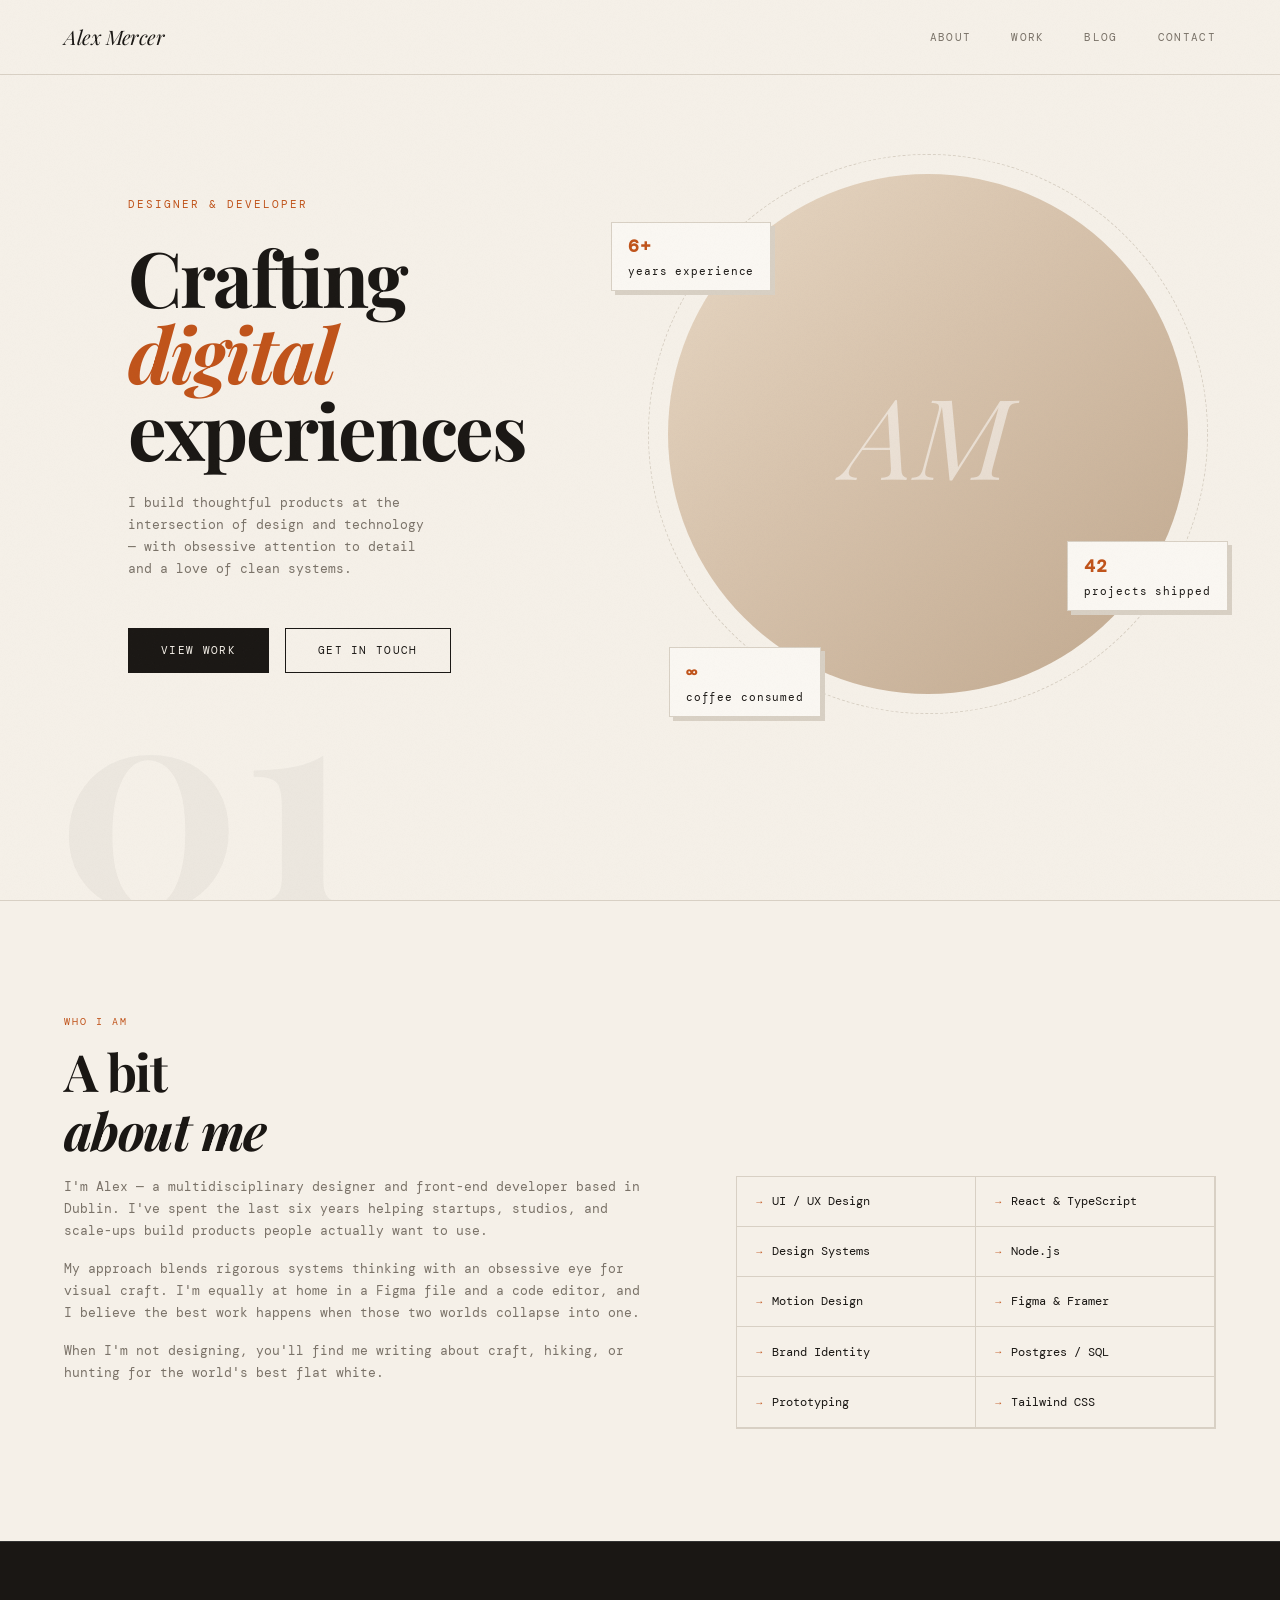
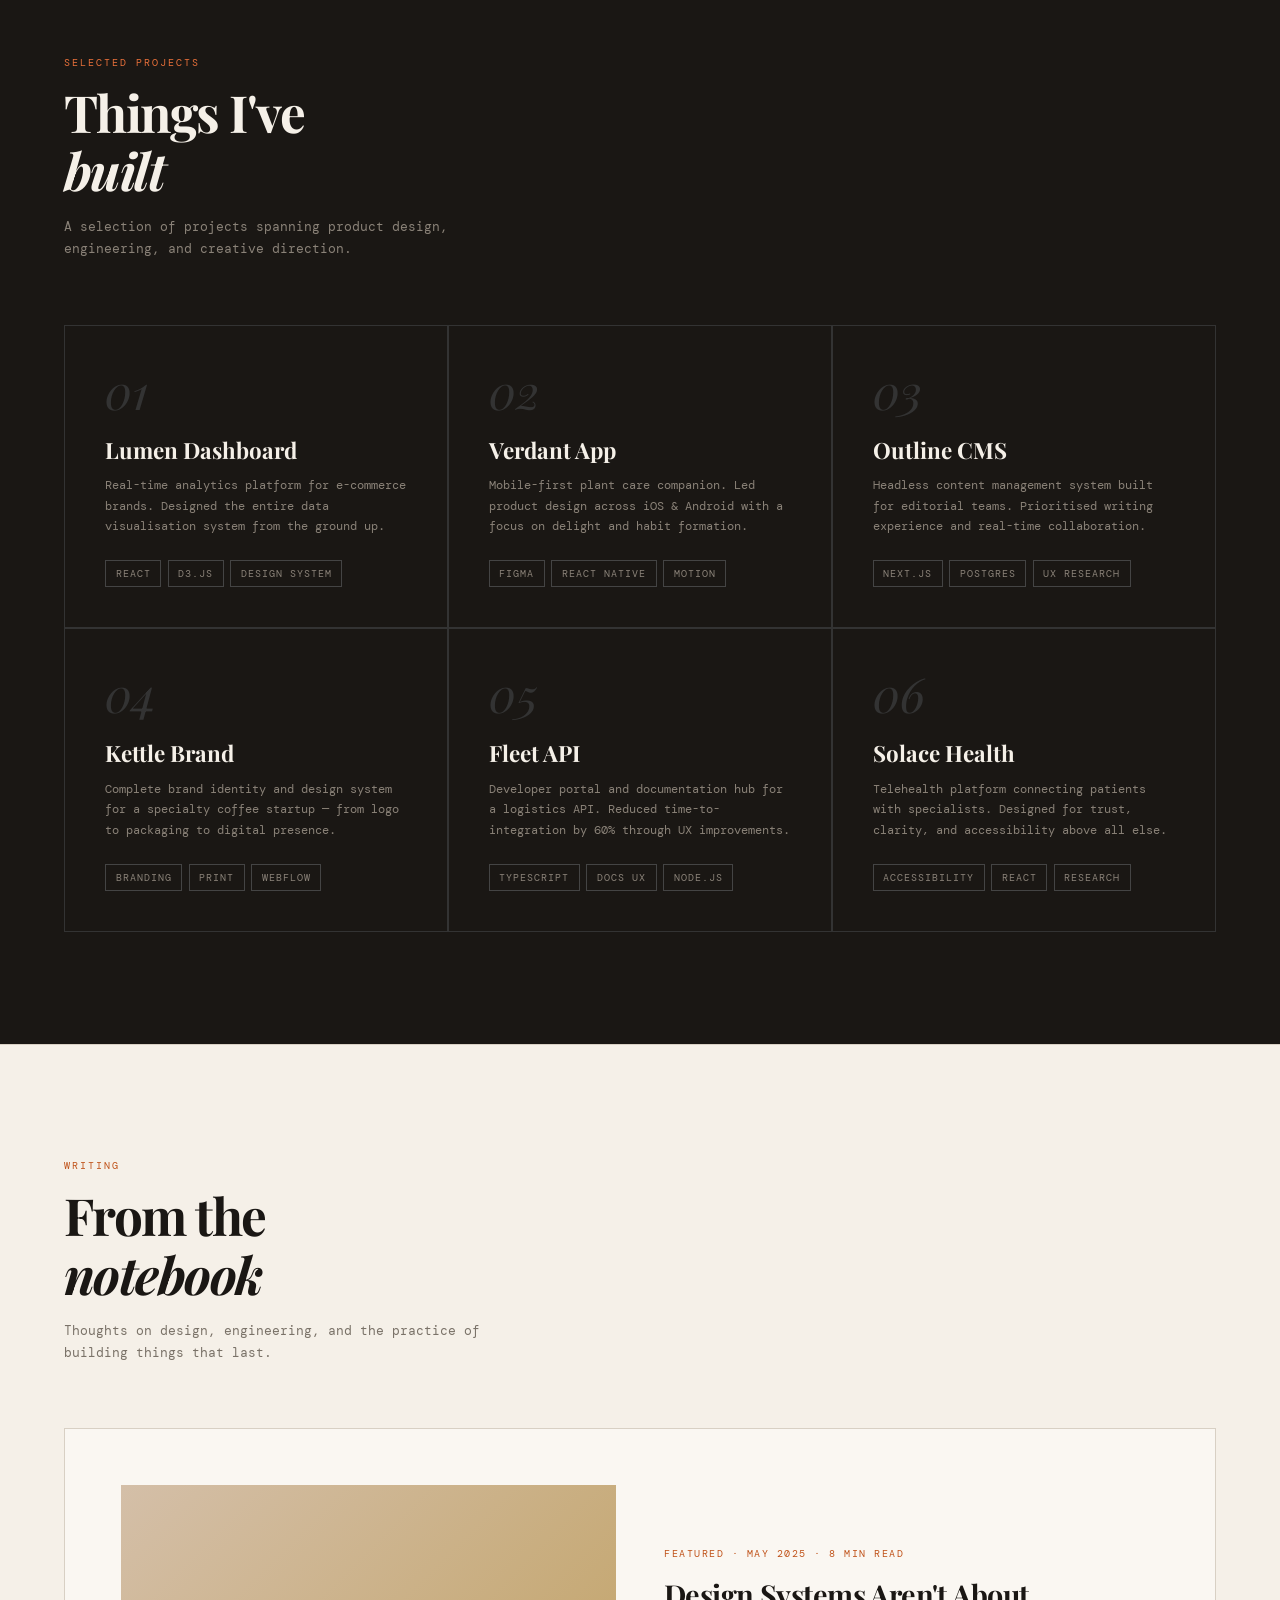
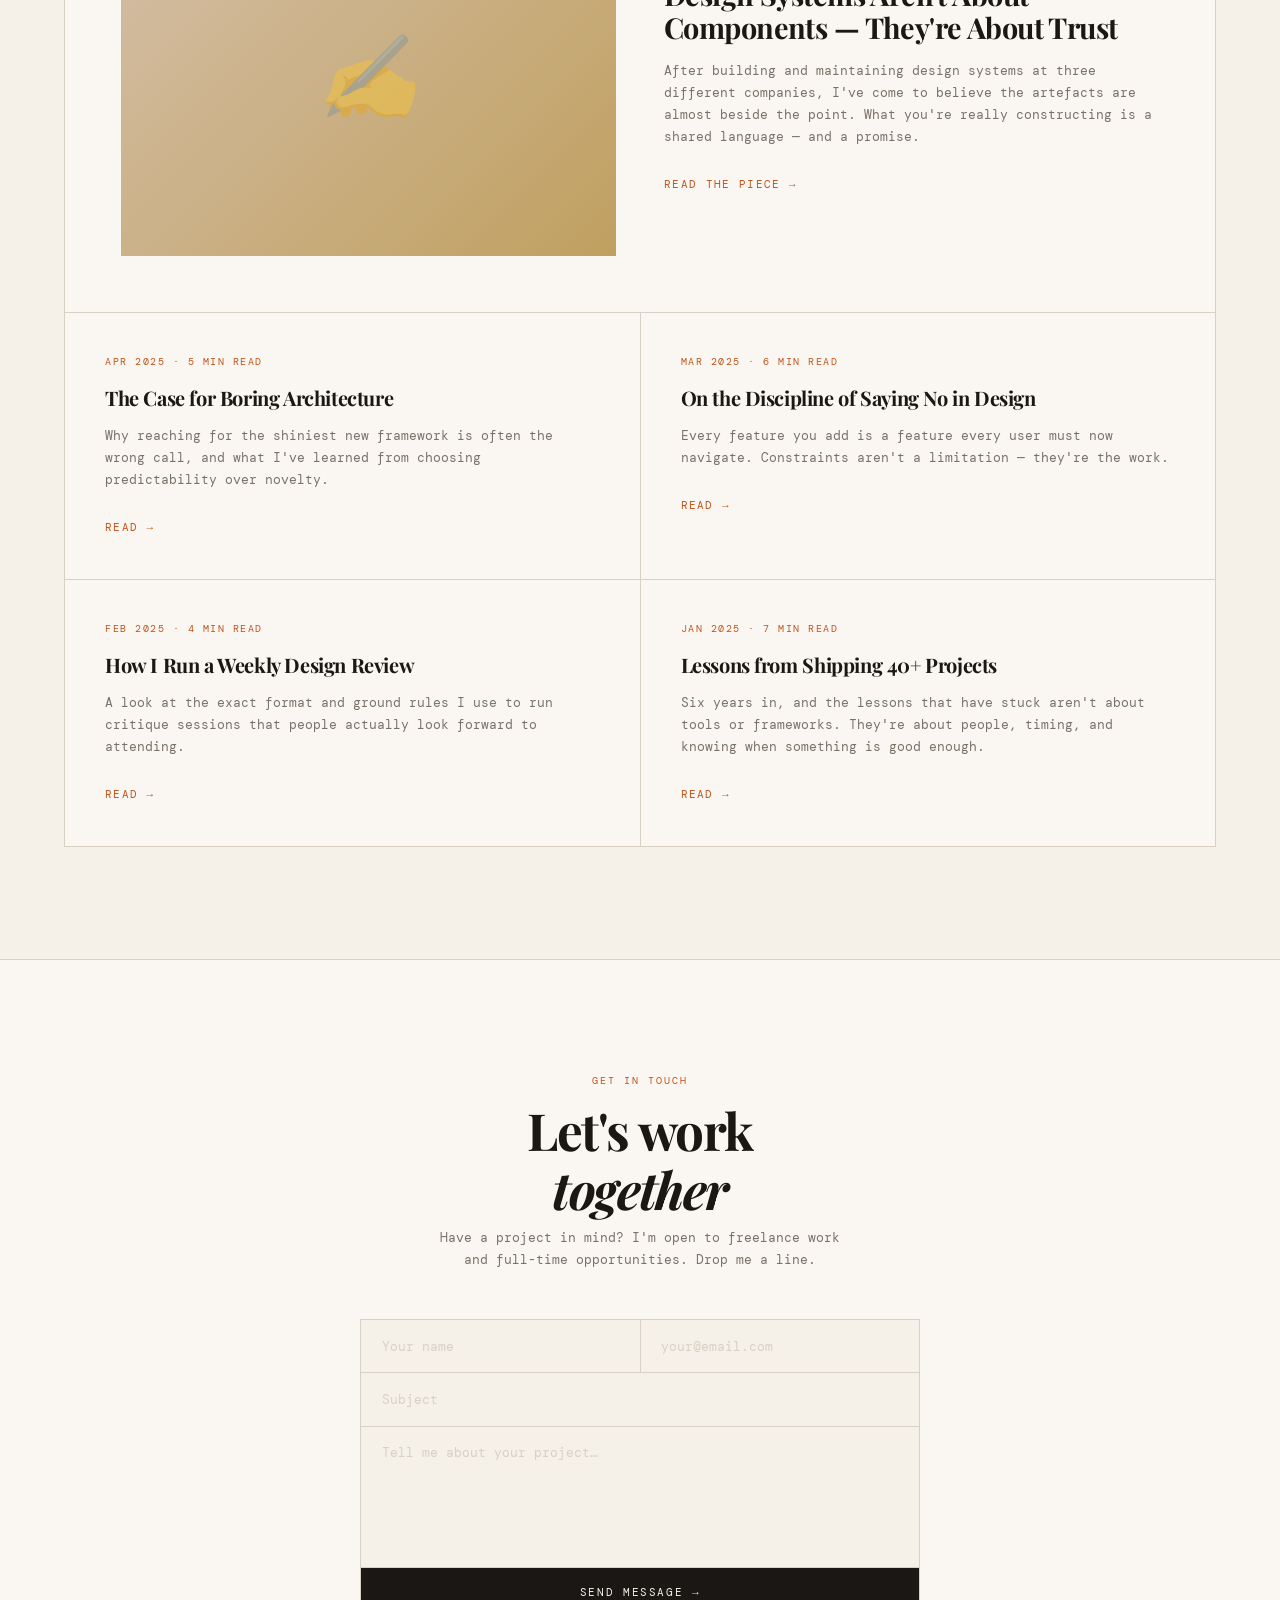
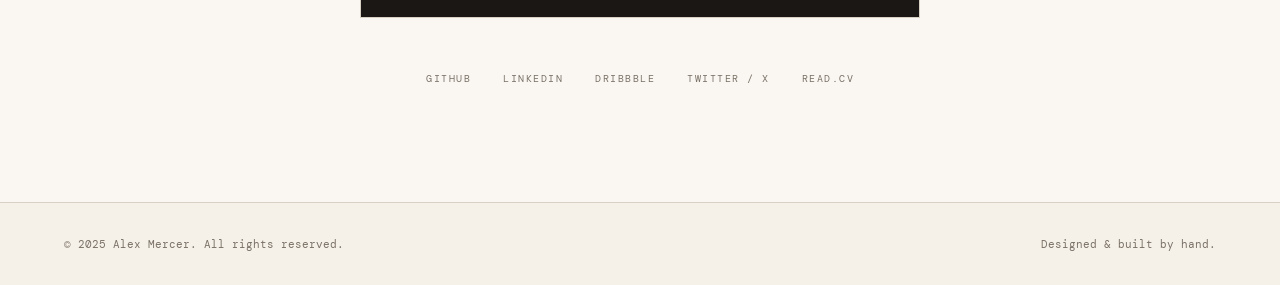
==== portfolio.html @ a85eb490 "The html file for my website." ====
<!DOCTYPE html>
<html lang="en">
<head>
  <meta charset="UTF-8" />
  <meta name="viewport" content="width=device-width, initial-scale=1.0"/>
  <title>Alex Mercer — Portfolio</title>
  <link href="https://fonts.googleapis.com/css2?family=Playfair+Display:ital,wght@0,400;0,700;1,400&family=DM+Mono:wght@300;400;500&display=swap" rel="stylesheet"/>
  <style>
    /* ─── Tokens ─────────────────────────────────────────── */
    :root {
      --cream:   #f5f0e8;
      --ink:     #1a1714;
      --rust:    #c0531a;
      --rust-lt: #e8703a;
      --muted:   #7a7268;
      --border:  #d8d0c4;
      --card:    #faf7f2;
    }

    /* ─── Reset ──────────────────────────────────────────── */
    *, *::before, *::after { box-sizing: border-box; margin: 0; padding: 0; }
    html { scroll-behavior: smooth; }

    body {
      background: var(--cream);
      color: var(--ink);
      font-family: 'DM Mono', monospace;
      font-size: 14px;
      line-height: 1.7;
      overflow-x: hidden;
    }

    /* ─── Noise texture overlay ───────────────────────────── */
    body::before {
      content: '';
      position: fixed;
      inset: 0;
      pointer-events: none;
      background-image: url("data:image/svg+xml,%3Csvg viewBox='0 0 200 200' xmlns='http://www.w3.org/2000/svg'%3E%3Cfilter id='n'%3E%3CfeTurbulence type='fractalNoise' baseFrequency='0.85' numOctaves='4' stitchTiles='stitch'/%3E%3C/filter%3E%3Crect width='100%25' height='100%25' filter='url(%23n)' opacity='0.04'/%3E%3C/svg%3E");
      background-size: 150px;
      z-index: 9999;
      opacity: 0.5;
    }

    /* ─── Typography helpers ──────────────────────────────── */
    h1, h2, h3, h4 { font-family: 'Playfair Display', serif; font-weight: 700; line-height: 1.15; }
    a { color: inherit; text-decoration: none; }

    /* ─── Nav ─────────────────────────────────────────────── */
    nav {
      position: fixed;
      top: 0; left: 0; right: 0;
      z-index: 100;
      display: flex;
      align-items: center;
      justify-content: space-between;
      padding: 1.25rem 4rem;
      background: rgba(245,240,232,0.85);
      backdrop-filter: blur(12px);
      border-bottom: 1px solid var(--border);
    }

    .nav-logo {
      font-family: 'Playfair Display', serif;
      font-size: 1.25rem;
      font-style: italic;
      letter-spacing: -0.02em;
      color: var(--ink);
    }

    .nav-links {
      display: flex;
      gap: 2.5rem;
      list-style: none;
    }

    .nav-links a {
      font-size: 11px;
      letter-spacing: 0.12em;
      text-transform: uppercase;
      color: var(--muted);
      transition: color 0.2s;
    }
    .nav-links a:hover { color: var(--rust); }

    /* ─── Hero ────────────────────────────────────────────── */
    #hero {
      min-height: 100vh;
      display: grid;
      grid-template-columns: 1fr 1fr;
      padding-top: 80px;
      position: relative;
      overflow: hidden;
    }

    .hero-left {
      display: flex;
      flex-direction: column;
      justify-content: center;
      padding: 6rem 3rem 6rem 4rem;
      position: relative;
      z-index: 1;
    }

    .hero-tag {
      font-size: 11px;
      letter-spacing: 0.18em;
      text-transform: uppercase;
      color: var(--rust);
      margin-bottom: 1.5rem;
      opacity: 0;
      animation: fadeUp 0.8s 0.2s forwards;
    }

    .hero-name {
      font-size: clamp(3.5rem, 6vw, 5.5rem);
      line-height: 1;
      letter-spacing: -0.03em;
      margin-bottom: 1.5rem;
      opacity: 0;
      animation: fadeUp 0.8s 0.4s forwards;
    }

    .hero-name em {
      font-style: italic;
      color: var(--rust);
    }

    .hero-bio {
      max-width: 38ch;
      color: var(--muted);
      font-size: 13px;
      margin-bottom: 3rem;
      opacity: 0;
      animation: fadeUp 0.8s 0.6s forwards;
    }

    .hero-ctas {
      display: flex;
      gap: 1rem;
      flex-wrap: wrap;
      opacity: 0;
      animation: fadeUp 0.8s 0.8s forwards;
    }

    .btn {
      display: inline-block;
      padding: 0.75rem 2rem;
      font-family: 'DM Mono', monospace;
      font-size: 11px;
      letter-spacing: 0.12em;
      text-transform: uppercase;
      cursor: pointer;
      transition: all 0.25s;
      border: 1.5px solid var(--ink);
    }
    .btn-primary { background: var(--ink); color: var(--cream); }
    .btn-primary:hover { background: var(--rust); border-color: var(--rust); }
    .btn-outline { background: transparent; color: var(--ink); }
    .btn-outline:hover { background: var(--ink); color: var(--cream); }

    .hero-right {
      position: relative;
      display: flex;
      align-items: center;
      justify-content: center;
    }

    /* big decorative circle */
    .hero-circle {
      width: 520px;
      height: 520px;
      border-radius: 50%;
      background: linear-gradient(135deg, #e8d8c4 0%, #d4bfa8 50%, #c0a88e 100%);
      position: relative;
      display: flex;
      align-items: center;
      justify-content: center;
      opacity: 0;
      animation: scaleIn 1s 0.3s cubic-bezier(0.34,1.56,0.64,1) forwards;
    }

    .hero-circle::before {
      content: '';
      position: absolute;
      inset: -20px;
      border-radius: 50%;
      border: 1px dashed var(--border);
      animation: spin 30s linear infinite;
    }

    .hero-avatar-text {
      font-family: 'Playfair Display', serif;
      font-size: 7rem;
      font-style: italic;
      color: rgba(255,255,255,0.5);
      user-select: none;
    }

    /* floating labels */
    .float-label {
      position: absolute;
      background: var(--card);
      border: 1px solid var(--border);
      padding: 0.6rem 1rem;
      font-size: 11px;
      letter-spacing: 0.08em;
      box-shadow: 4px 4px 0 var(--border);
      opacity: 0;
      animation: fadeIn 0.6s forwards;
    }
    .fl-1 { top: 20%; left: -5%; animation-delay: 1.2s; }
    .fl-2 { bottom: 25%; right: -2%; animation-delay: 1.4s; }
    .fl-3 { bottom: 10%; left: 5%; animation-delay: 1.6s; }

    .float-label strong { display: block; font-size: 1.1rem; color: var(--rust); }

    /* big background number */
    .hero-num {
      position: absolute;
      bottom: -2rem;
      left: 3.5rem;
      font-family: 'Playfair Display', serif;
      font-size: 18rem;
      font-weight: 700;
      color: rgba(26,23,20,0.04);
      line-height: 1;
      pointer-events: none;
      user-select: none;
    }

    /* ─── Section scaffold ────────────────────────────────── */
    section { padding: 7rem 4rem; }

    .section-label {
      font-size: 10px;
      letter-spacing: 0.2em;
      text-transform: uppercase;
      color: var(--rust);
      margin-bottom: 0.75rem;
    }

    .section-title {
      font-size: clamp(2rem, 4vw, 3.2rem);
      letter-spacing: -0.03em;
      margin-bottom: 1rem;
    }

    .section-sub {
      color: var(--muted);
      max-width: 52ch;
      font-size: 13px;
      margin-bottom: 4rem;
    }

    /* ─── About ───────────────────────────────────────────── */
    #about { border-top: 1px solid var(--border); }

    .about-grid {
      display: grid;
      grid-template-columns: 1.2fr 1fr;
      gap: 6rem;
      align-items: start;
    }

    .about-text p { color: var(--muted); font-size: 13px; margin-bottom: 1rem; }

    .skills-list {
      display: grid;
      grid-template-columns: 1fr 1fr;
      gap: 0;
      list-style: none;
      border: 1px solid var(--border);
    }

    .skills-list li {
      padding: 0.9rem 1.2rem;
      border-bottom: 1px solid var(--border);
      border-right: 1px solid var(--border);
      font-size: 12px;
      display: flex;
      align-items: center;
      gap: 0.6rem;
      transition: background 0.2s;
    }
    .skills-list li:hover { background: var(--card); }
    .skills-list li::before { content: '→'; color: var(--rust); font-size: 10px; }

    /* ─── Work ────────────────────────────────────────────── */
    #work { background: var(--ink); color: var(--cream); border-top: 1px solid #333; }
    #work .section-label { color: var(--rust-lt); }
    #work .section-sub { color: #8a8278; }

    .projects-grid {
      display: grid;
      grid-template-columns: repeat(3, 1fr);
      gap: 1.5px;
      background: #333;
      border: 1.5px solid #333;
    }

    .project-card {
      background: var(--ink);
      padding: 2.5rem;
      transition: background 0.25s;
      cursor: pointer;
      position: relative;
      overflow: hidden;
    }
    .project-card::after {
      content: '';
      position: absolute;
      inset: 0;
      background: var(--rust);
      transform: translateY(100%);
      transition: transform 0.35s cubic-bezier(0.4,0,0.2,1);
      z-index: 0;
    }
    .project-card:hover::after { transform: translateY(0); }

    .project-card > * { position: relative; z-index: 1; }

    .project-num {
      font-family: 'Playfair Display', serif;
      font-size: 3rem;
      font-style: italic;
      color: #333;
      line-height: 1;
      margin-bottom: 1.5rem;
      transition: color 0.25s;
    }
    .project-card:hover .project-num { color: rgba(255,255,255,0.25); }

    .project-title {
      font-family: 'Playfair Display', serif;
      font-size: 1.4rem;
      margin-bottom: 0.75rem;
    }

    .project-desc {
      font-size: 12px;
      color: #8a8278;
      margin-bottom: 1.5rem;
      transition: color 0.25s;
    }
    .project-card:hover .project-desc { color: rgba(255,255,255,0.8); }

    .project-tags {
      display: flex;
      flex-wrap: wrap;
      gap: 0.4rem;
    }

    .tag {
      font-size: 10px;
      letter-spacing: 0.1em;
      text-transform: uppercase;
      padding: 0.25rem 0.6rem;
      border: 1px solid #444;
      color: #8a8278;
      transition: all 0.25s;
    }
    .project-card:hover .tag { border-color: rgba(255,255,255,0.35); color: rgba(255,255,255,0.7); }

    /* ─── Blog ────────────────────────────────────────────── */
    #blog { border-top: 1px solid var(--border); }

    .blog-layout {
      display: grid;
      grid-template-columns: 1fr 1fr;
      gap: 1px;
      background: var(--border);
      border: 1px solid var(--border);
    }

    .blog-featured {
      grid-column: 1 / -1;
      background: var(--card);
      padding: 3.5rem;
      display: grid;
      grid-template-columns: 1fr 1fr;
      gap: 3rem;
      align-items: center;
      transition: background 0.2s;
    }
    .blog-featured:hover { background: #f0ebe0; }

    .blog-featured-img {
      aspect-ratio: 4/3;
      background: linear-gradient(135deg, #d4bfa8, #c0a060);
      display: flex;
      align-items: center;
      justify-content: center;
      font-family: 'Playfair Display', serif;
      font-size: 5rem;
      font-style: italic;
      color: rgba(255,255,255,0.4);
    }

    .blog-meta {
      font-size: 10px;
      letter-spacing: 0.15em;
      text-transform: uppercase;
      color: var(--rust);
      margin-bottom: 1rem;
    }

    .blog-title {
      font-size: 1.8rem;
      letter-spacing: -0.02em;
      margin-bottom: 1rem;
      cursor: pointer;
      transition: color 0.2s;
    }
    .blog-title:hover { color: var(--rust); }

    .blog-excerpt {
      color: var(--muted);
      font-size: 13px;
      margin-bottom: 1.5rem;
    }

    .read-more {
      font-size: 11px;
      letter-spacing: 0.12em;
      text-transform: uppercase;
      color: var(--rust);
      display: inline-flex;
      align-items: center;
      gap: 0.5rem;
      transition: gap 0.2s;
    }
    .read-more:hover { gap: 1rem; }

    .blog-card {
      background: var(--card);
      padding: 2.5rem;
      cursor: pointer;
      transition: background 0.2s;
    }
    .blog-card:hover { background: #f0ebe0; }

    .blog-card .blog-title { font-size: 1.25rem; }

    /* ─── Contact ─────────────────────────────────────────── */
    #contact {
      background: var(--card);
      border-top: 1px solid var(--border);
      text-align: center;
    }

    #contact .section-title { margin-bottom: 0.5rem; }
    #contact .section-sub { margin: 0 auto 3rem; }

    .contact-form {
      max-width: 560px;
      margin: 0 auto;
      display: grid;
      gap: 1px;
      background: var(--border);
      border: 1px solid var(--border);
    }

    .form-row {
      display: grid;
      grid-template-columns: 1fr 1fr;
      gap: 1px;
    }

    .contact-form input,
    .contact-form textarea {
      width: 100%;
      background: var(--cream);
      border: none;
      outline: none;
      padding: 1.1rem 1.3rem;
      font-family: 'DM Mono', monospace;
      font-size: 13px;
      color: var(--ink);
      resize: none;
      transition: background 0.2s;
    }
    .contact-form input::placeholder,
    .contact-form textarea::placeholder { color: var(--border); }
    .contact-form input:focus,
    .contact-form textarea:focus { background: #f0ebe0; }

    .contact-form textarea { height: 140px; }

    .contact-form button {
      width: 100%;
      background: var(--ink);
      color: var(--cream);
      border: none;
      padding: 1.1rem;
      font-family: 'DM Mono', monospace;
      font-size: 11px;
      letter-spacing: 0.15em;
      text-transform: uppercase;
      cursor: pointer;
      transition: background 0.25s;
    }
    .contact-form button:hover { background: var(--rust); }

    .social-links {
      display: flex;
      justify-content: center;
      gap: 2rem;
      margin-top: 3rem;
      list-style: none;
    }
    .social-links a {
      font-size: 10px;
      letter-spacing: 0.15em;
      text-transform: uppercase;
      color: var(--muted);
      transition: color 0.2s;
    }
    .social-links a:hover { color: var(--rust); }

    /* ─── Footer ──────────────────────────────────────────── */
    footer {
      border-top: 1px solid var(--border);
      padding: 2rem 4rem;
      display: flex;
      justify-content: space-between;
      align-items: center;
      font-size: 11px;
      color: var(--muted);
    }

    /* ─── Keyframes ──────────────────────────────────────── */
    @keyframes fadeUp {
      from { opacity: 0; transform: translateY(20px); }
      to   { opacity: 1; transform: translateY(0); }
    }
    @keyframes fadeIn {
      from { opacity: 0; }
      to   { opacity: 1; }
    }
    @keyframes scaleIn {
      from { opacity: 0; transform: scale(0.85); }
      to   { opacity: 1; transform: scale(1); }
    }
    @keyframes spin {
      to { transform: rotate(360deg); }
    }

    /* ─── Responsive ─────────────────────────────────────── */
    @media (max-width: 900px) {
      nav { padding: 1.1rem 2rem; }
      .nav-links { gap: 1.5rem; }

      #hero { grid-template-columns: 1fr; }
      .hero-right { display: none; }
      .hero-left { padding: 6rem 2rem 4rem; }

      section { padding: 5rem 2rem; }

      .about-grid { grid-template-columns: 1fr; gap: 3rem; }
      .projects-grid { grid-template-columns: 1fr; }
      .blog-layout { grid-template-columns: 1fr; }
      .blog-featured { grid-template-columns: 1fr; }
      .blog-featured-img { display: none; }
      .form-row { grid-template-columns: 1fr; }
      footer { flex-direction: column; gap: 0.5rem; text-align: center; }
    }
  </style>
</head>
<body>

  <!-- ── Nav ─────────────────────────────────────────────── -->
  <nav>
    <span class="nav-logo">Alex Mercer</span>
    <ul class="nav-links">
      <li><a href="#about">About</a></li>
      <li><a href="#work">Work</a></li>
      <li><a href="#blog">Blog</a></li>
      <li><a href="#contact">Contact</a></li>
    </ul>
  </nav>

  <!-- ── Hero ─────────────────────────────────────────────── -->
  <section id="hero">
    <div class="hero-left">
      <p class="hero-tag">Designer &amp; Developer</p>
      <h1 class="hero-name">Crafting<br/><em>digital</em><br/>experiences</h1>
      <p class="hero-bio">I build thoughtful products at the intersection of design and technology — with obsessive attention to detail and a love of clean systems.</p>
      <div class="hero-ctas">
        <a href="#work" class="btn btn-primary">View Work</a>
        <a href="#contact" class="btn btn-outline">Get in Touch</a>
      </div>
    </div>
    <div class="hero-right">
      <div class="hero-circle">
        <span class="hero-avatar-text">AM</span>
      </div>
      <div class="float-label fl-1">
        <strong>6+</strong>years experience
      </div>
      <div class="float-label fl-2">
        <strong>42</strong>projects shipped
      </div>
      <div class="float-label fl-3">
        <strong>∞</strong>coffee consumed
      </div>
    </div>
    <div class="hero-num">01</div>
  </section>

  <!-- ── About ─────────────────────────────────────────────── -->
  <section id="about">
    <p class="section-label">Who I Am</p>
    <h2 class="section-title">A bit<br/><em>about me</em></h2>
    <div class="about-grid">
      <div class="about-text">
        <p>I'm Alex — a multidisciplinary designer and front-end developer based in Dublin. I've spent the last six years helping startups, studios, and scale-ups build products people actually want to use.</p>
        <p>My approach blends rigorous systems thinking with an obsessive eye for visual craft. I'm equally at home in a Figma file and a code editor, and I believe the best work happens when those two worlds collapse into one.</p>
        <p>When I'm not designing, you'll find me writing about craft, hiking, or hunting for the world's best flat white.</p>
      </div>
      <ul class="skills-list">
        <li>UI / UX Design</li>
        <li>React &amp; TypeScript</li>
        <li>Design Systems</li>
        <li>Node.js</li>
        <li>Motion Design</li>
        <li>Figma &amp; Framer</li>
        <li>Brand Identity</li>
        <li>Postgres / SQL</li>
        <li>Prototyping</li>
        <li>Tailwind CSS</li>
      </ul>
    </div>
  </section>

  <!-- ── Work ─────────────────────────────────────────────── -->
  <section id="work">
    <p class="section-label">Selected Projects</p>
    <h2 class="section-title">Things I've<br/><em>built</em></h2>
    <p class="section-sub">A selection of projects spanning product design, engineering, and creative direction.</p>

    <div class="projects-grid">
      <div class="project-card">
        <div class="project-num">01</div>
        <h3 class="project-title">Lumen Dashboard</h3>
        <p class="project-desc">Real-time analytics platform for e-commerce brands. Designed the entire data visualisation system from the ground up.</p>
        <div class="project-tags">
          <span class="tag">React</span>
          <span class="tag">D3.js</span>
          <span class="tag">Design System</span>
        </div>
      </div>

      <div class="project-card">
        <div class="project-num">02</div>
        <h3 class="project-title">Verdant App</h3>
        <p class="project-desc">Mobile-first plant care companion. Led product design across iOS & Android with a focus on delight and habit formation.</p>
        <div class="project-tags">
          <span class="tag">Figma</span>
          <span class="tag">React Native</span>
          <span class="tag">Motion</span>
        </div>
      </div>

      <div class="project-card">
        <div class="project-num">03</div>
        <h3 class="project-title">Outline CMS</h3>
        <p class="project-desc">Headless content management system built for editorial teams. Prioritised writing experience and real-time collaboration.</p>
        <div class="project-tags">
          <span class="tag">Next.js</span>
          <span class="tag">Postgres</span>
          <span class="tag">UX Research</span>
        </div>
      </div>

      <div class="project-card">
        <div class="project-num">04</div>
        <h3 class="project-title">Kettle Brand</h3>
        <p class="project-desc">Complete brand identity and design system for a specialty coffee startup — from logo to packaging to digital presence.</p>
        <div class="project-tags">
          <span class="tag">Branding</span>
          <span class="tag">Print</span>
          <span class="tag">Webflow</span>
        </div>
      </div>

      <div class="project-card">
        <div class="project-num">05</div>
        <h3 class="project-title">Fleet API</h3>
        <p class="project-desc">Developer portal and documentation hub for a logistics API. Reduced time-to-integration by 60% through UX improvements.</p>
        <div class="project-tags">
          <span class="tag">TypeScript</span>
          <span class="tag">Docs UX</span>
          <span class="tag">Node.js</span>
        </div>
      </div>

      <div class="project-card">
        <div class="project-num">06</div>
        <h3 class="project-title">Solace Health</h3>
        <p class="project-desc">Telehealth platform connecting patients with specialists. Designed for trust, clarity, and accessibility above all else.</p>
        <div class="project-tags">
          <span class="tag">Accessibility</span>
          <span class="tag">React</span>
          <span class="tag">Research</span>
        </div>
      </div>
    </div>
  </section>

  <!-- ── Blog ─────────────────────────────────────────────── -->
  <section id="blog">
    <p class="section-label">Writing</p>
    <h2 class="section-title">From the<br/><em>notebook</em></h2>
    <p class="section-sub">Thoughts on design, engineering, and the practice of building things that last.</p>

    <div class="blog-layout">
      <!-- Featured post -->
      <article class="blog-featured">
        <div class="blog-featured-img">✍</div>
        <div>
          <p class="blog-meta">Featured · May 2025 · 8 min read</p>
          <h3 class="blog-title">Design Systems Aren't About Components — They're About Trust</h3>
          <p class="blog-excerpt">After building and maintaining design systems at three different companies, I've come to believe the artefacts are almost beside the point. What you're really constructing is a shared language — and a promise.</p>
          <a href="#" class="read-more">Read the piece →</a>
        </div>
      </article>

      <!-- Post 2 -->
      <article class="blog-card">
        <p class="blog-meta">Apr 2025 · 5 min read</p>
        <h3 class="blog-title">The Case for Boring Architecture</h3>
        <p class="blog-excerpt">Why reaching for the shiniest new framework is often the wrong call, and what I've learned from choosing predictability over novelty.</p>
        <a href="#" class="read-more">Read →</a>
      </article>

      <!-- Post 3 -->
      <article class="blog-card">
        <p class="blog-meta">Mar 2025 · 6 min read</p>
        <h3 class="blog-title">On the Discipline of Saying No in Design</h3>
        <p class="blog-excerpt">Every feature you add is a feature every user must now navigate. Constraints aren't a limitation — they're the work.</p>
        <a href="#" class="read-more">Read →</a>
      </article>

      <!-- Post 4 -->
      <article class="blog-card">
        <p class="blog-meta">Feb 2025 · 4 min read</p>
        <h3 class="blog-title">How I Run a Weekly Design Review</h3>
        <p class="blog-excerpt">A look at the exact format and ground rules I use to run critique sessions that people actually look forward to attending.</p>
        <a href="#" class="read-more">Read →</a>
      </article>

      <!-- Post 5 -->
      <article class="blog-card">
        <p class="blog-meta">Jan 2025 · 7 min read</p>
        <h3 class="blog-title">Lessons from Shipping 40+ Projects</h3>
        <p class="blog-excerpt">Six years in, and the lessons that have stuck aren't about tools or frameworks. They're about people, timing, and knowing when something is good enough.</p>
        <a href="#" class="read-more">Read →</a>
      </article>
    </div>
  </section>

  <!-- ── Contact ────────────────────────────────────────────── -->
  <section id="contact">
    <p class="section-label">Get in Touch</p>
    <h2 class="section-title">Let's work<br/><em>together</em></h2>
    <p class="section-sub">Have a project in mind? I'm open to freelance work and full-time opportunities. Drop me a line.</p>

    <div class="contact-form">
      <div class="form-row">
        <input type="text" placeholder="Your name" />
        <input type="email" placeholder="your@email.com" />
      </div>
      <input type="text" placeholder="Subject" />
      <textarea placeholder="Tell me about your project…"></textarea>
      <button type="button">Send Message →</button>
    </div>

    <ul class="social-links">
      <li><a href="#">GitHub</a></li>
      <li><a href="#">LinkedIn</a></li>
      <li><a href="#">Dribbble</a></li>
      <li><a href="#">Twitter / X</a></li>
      <li><a href="#">Read.cv</a></li>
    </ul>
  </section>

  <!-- ── Footer ─────────────────────────────────────────────── -->
  <footer>
    <span>© 2025 Alex Mercer. All rights reserved.</span>
    <span>Designed &amp; built by hand.</span>
  </footer>

</body>
</html>
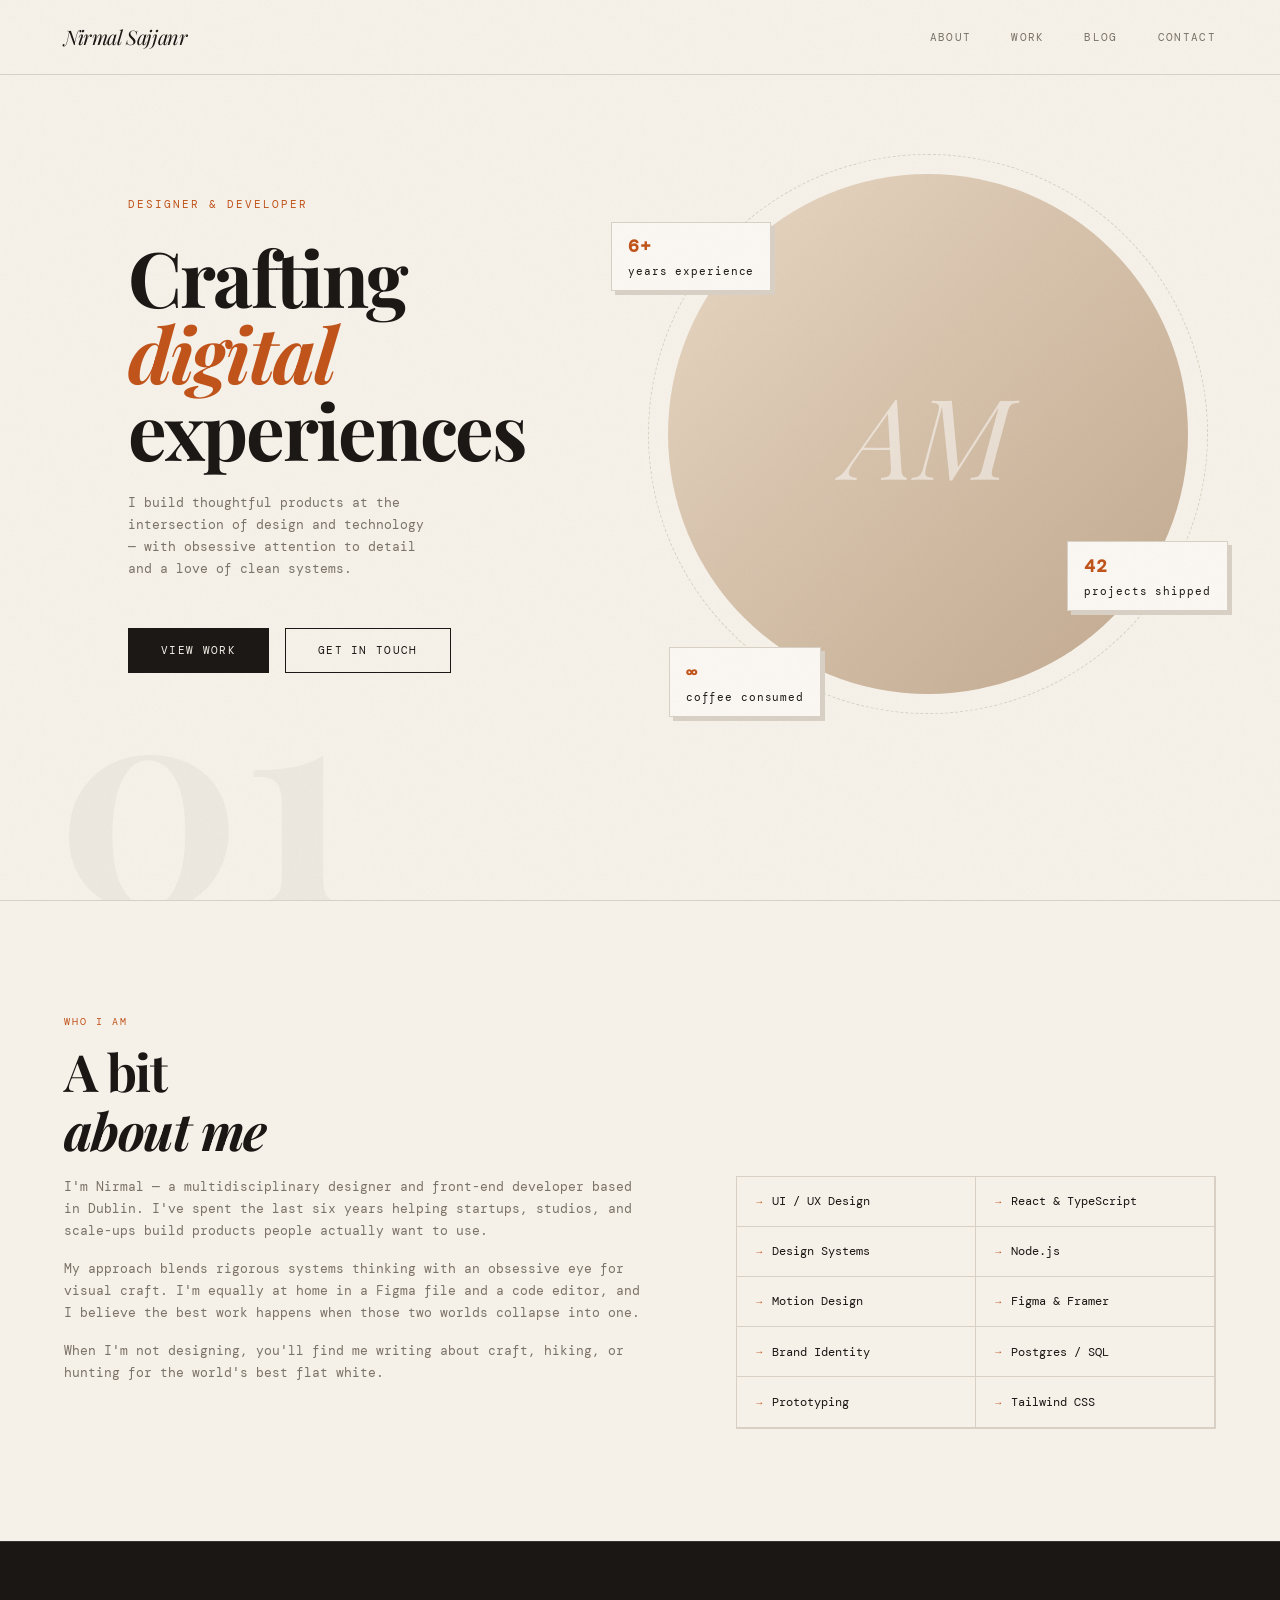
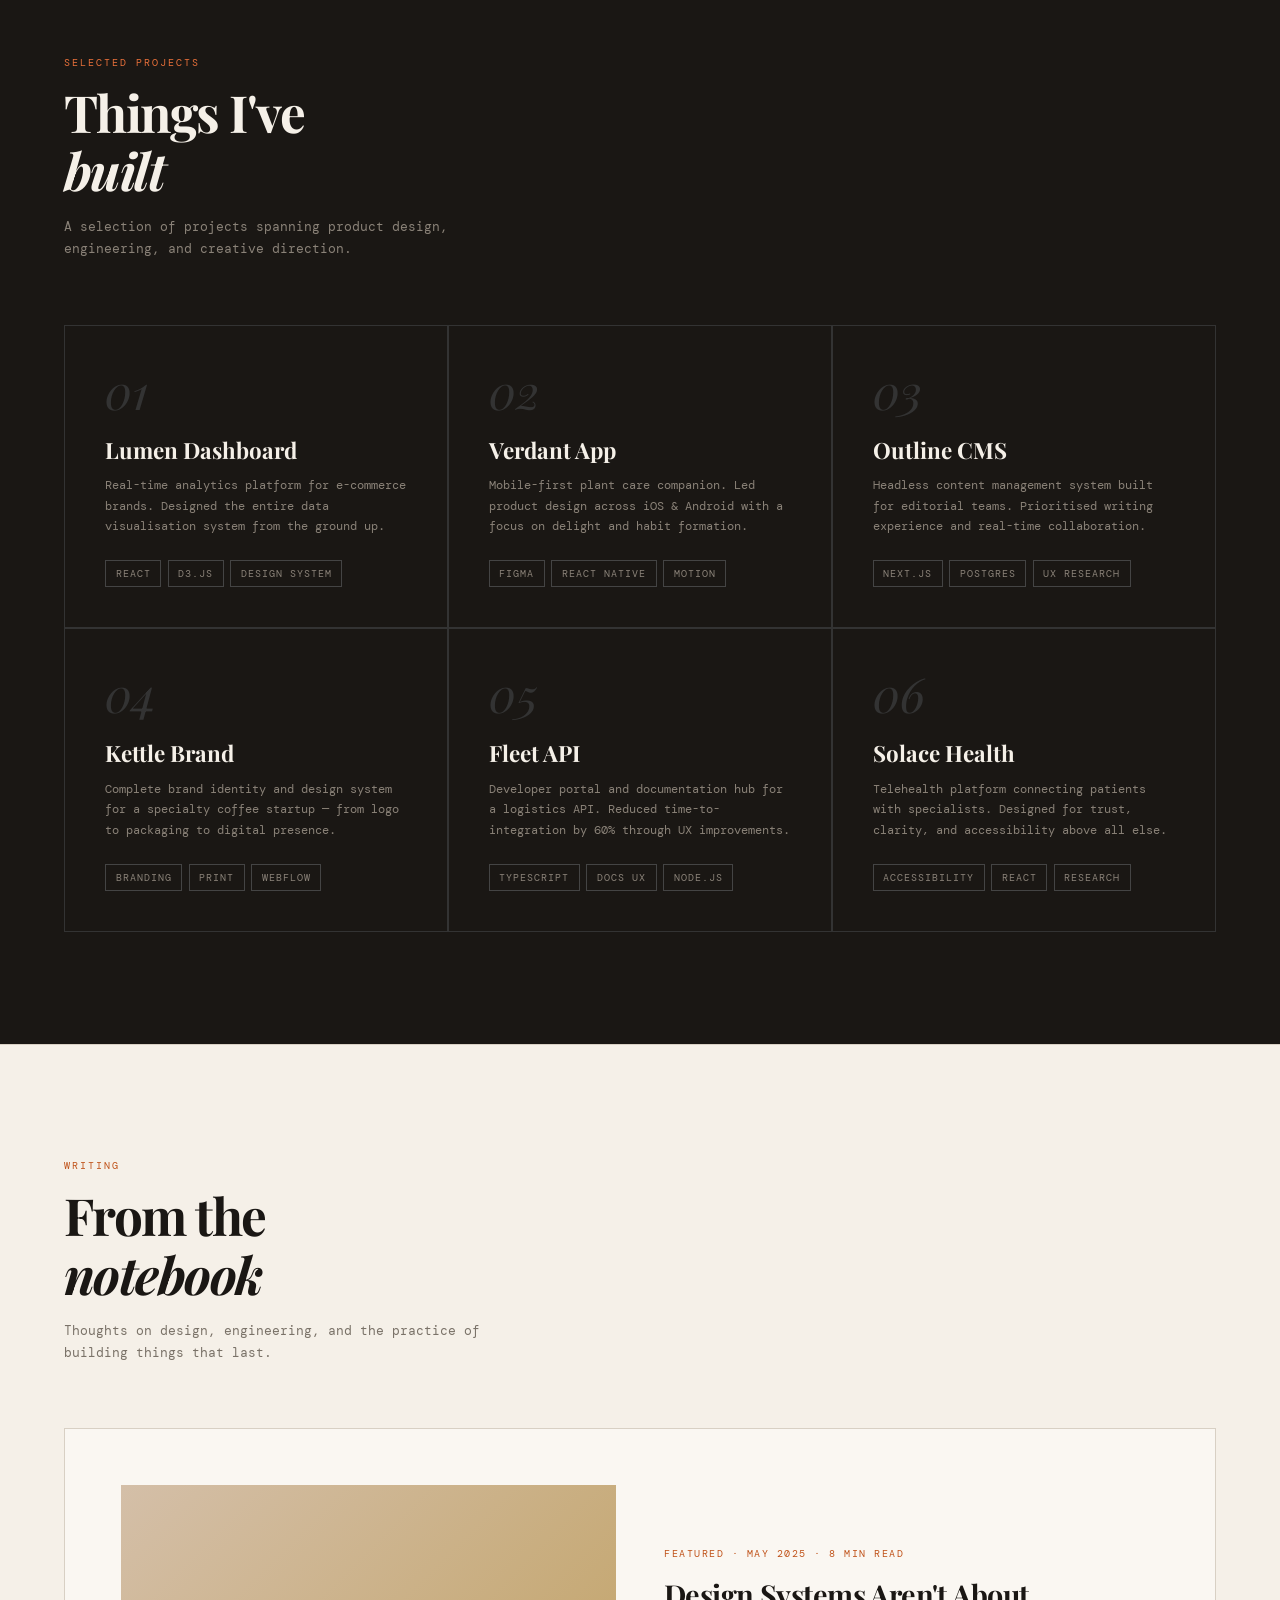
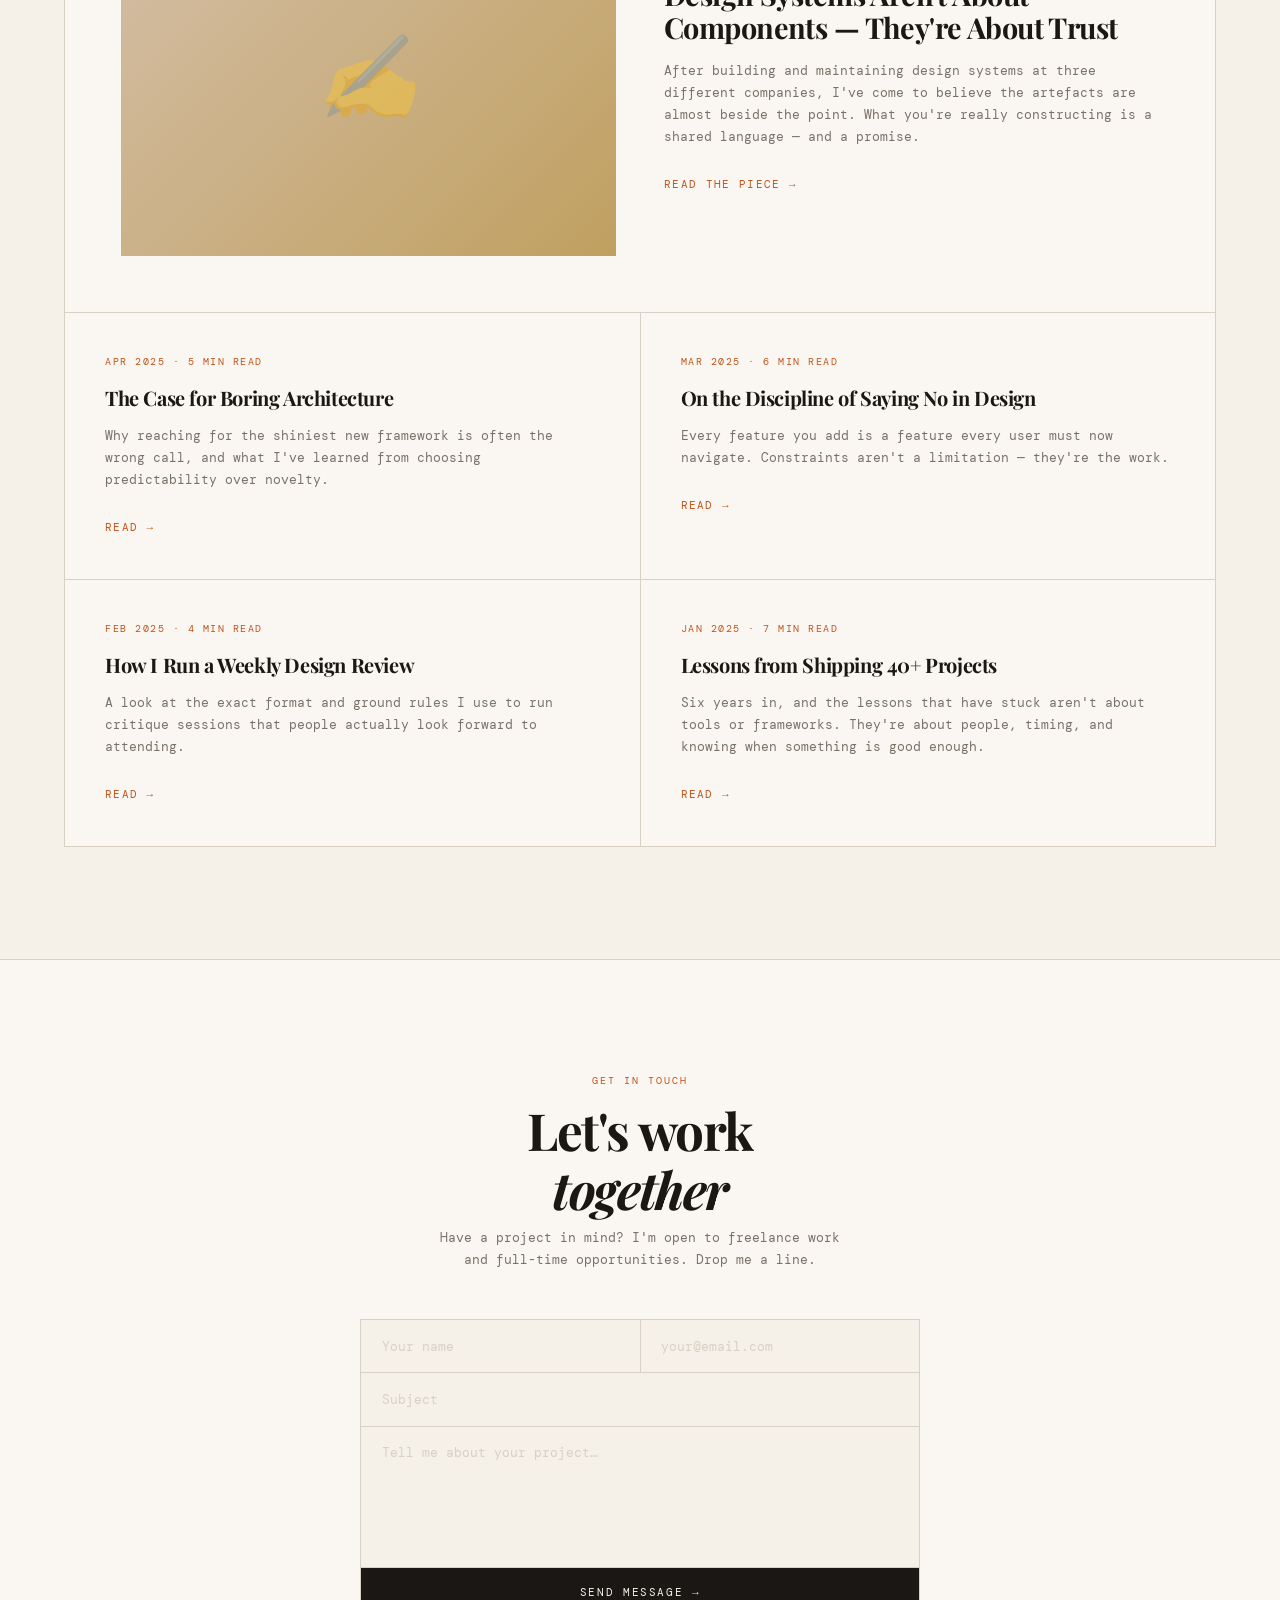
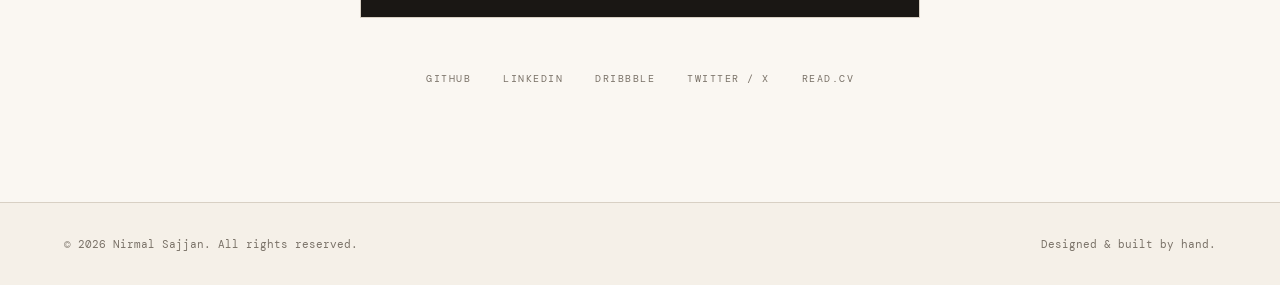
==== commit 96fde987: "updated names All names update to my name" ====
--- a/portfolio.html
+++ b/portfolio.html
@@ -3,7 +3,7 @@
 <head>
   <meta charset="UTF-8" />
   <meta name="viewport" content="width=device-width, initial-scale=1.0"/>
-  <title>Alex Mercer — Portfolio</title>
+  <title>Nirmal Sajjan — Portfolio</title>
   <link href="https://fonts.googleapis.com/css2?family=Playfair+Display:ital,wght@0,400;0,700;1,400&family=DM+Mono:wght@300;400;500&display=swap" rel="stylesheet"/>
   <style>
     /* ─── Tokens ─────────────────────────────────────────── */
@@ -571,7 +571,7 @@
 
   <!-- ── Nav ─────────────────────────────────────────────── -->
   <nav>
-    <span class="nav-logo">Alex Mercer</span>
+    <span class="nav-logo">Nirmal Sajjanr</span>
     <ul class="nav-links">
       <li><a href="#about">About</a></li>
       <li><a href="#work">Work</a></li>
@@ -614,7 +614,7 @@
     <h2 class="section-title">A bit<br/><em>about me</em></h2>
     <div class="about-grid">
       <div class="about-text">
-        <p>I'm Alex — a multidisciplinary designer and front-end developer based in Dublin. I've spent the last six years helping startups, studios, and scale-ups build products people actually want to use.</p>
+        <p>I'm Nirmal — a multidisciplinary designer and front-end developer based in Dublin. I've spent the last six years helping startups, studios, and scale-ups build products people actually want to use.</p>
         <p>My approach blends rigorous systems thinking with an obsessive eye for visual craft. I'm equally at home in a Figma file and a code editor, and I believe the best work happens when those two worlds collapse into one.</p>
         <p>When I'm not designing, you'll find me writing about craft, hiking, or hunting for the world's best flat white.</p>
       </div>
@@ -787,7 +787,7 @@
 
   <!-- ── Footer ─────────────────────────────────────────────── -->
   <footer>
-    <span>© 2025 Alex Mercer. All rights reserved.</span>
+    <span>© 2026 Nirmal Sajjan. All rights reserved.</span>
     <span>Designed &amp; built by hand.</span>
   </footer>
 
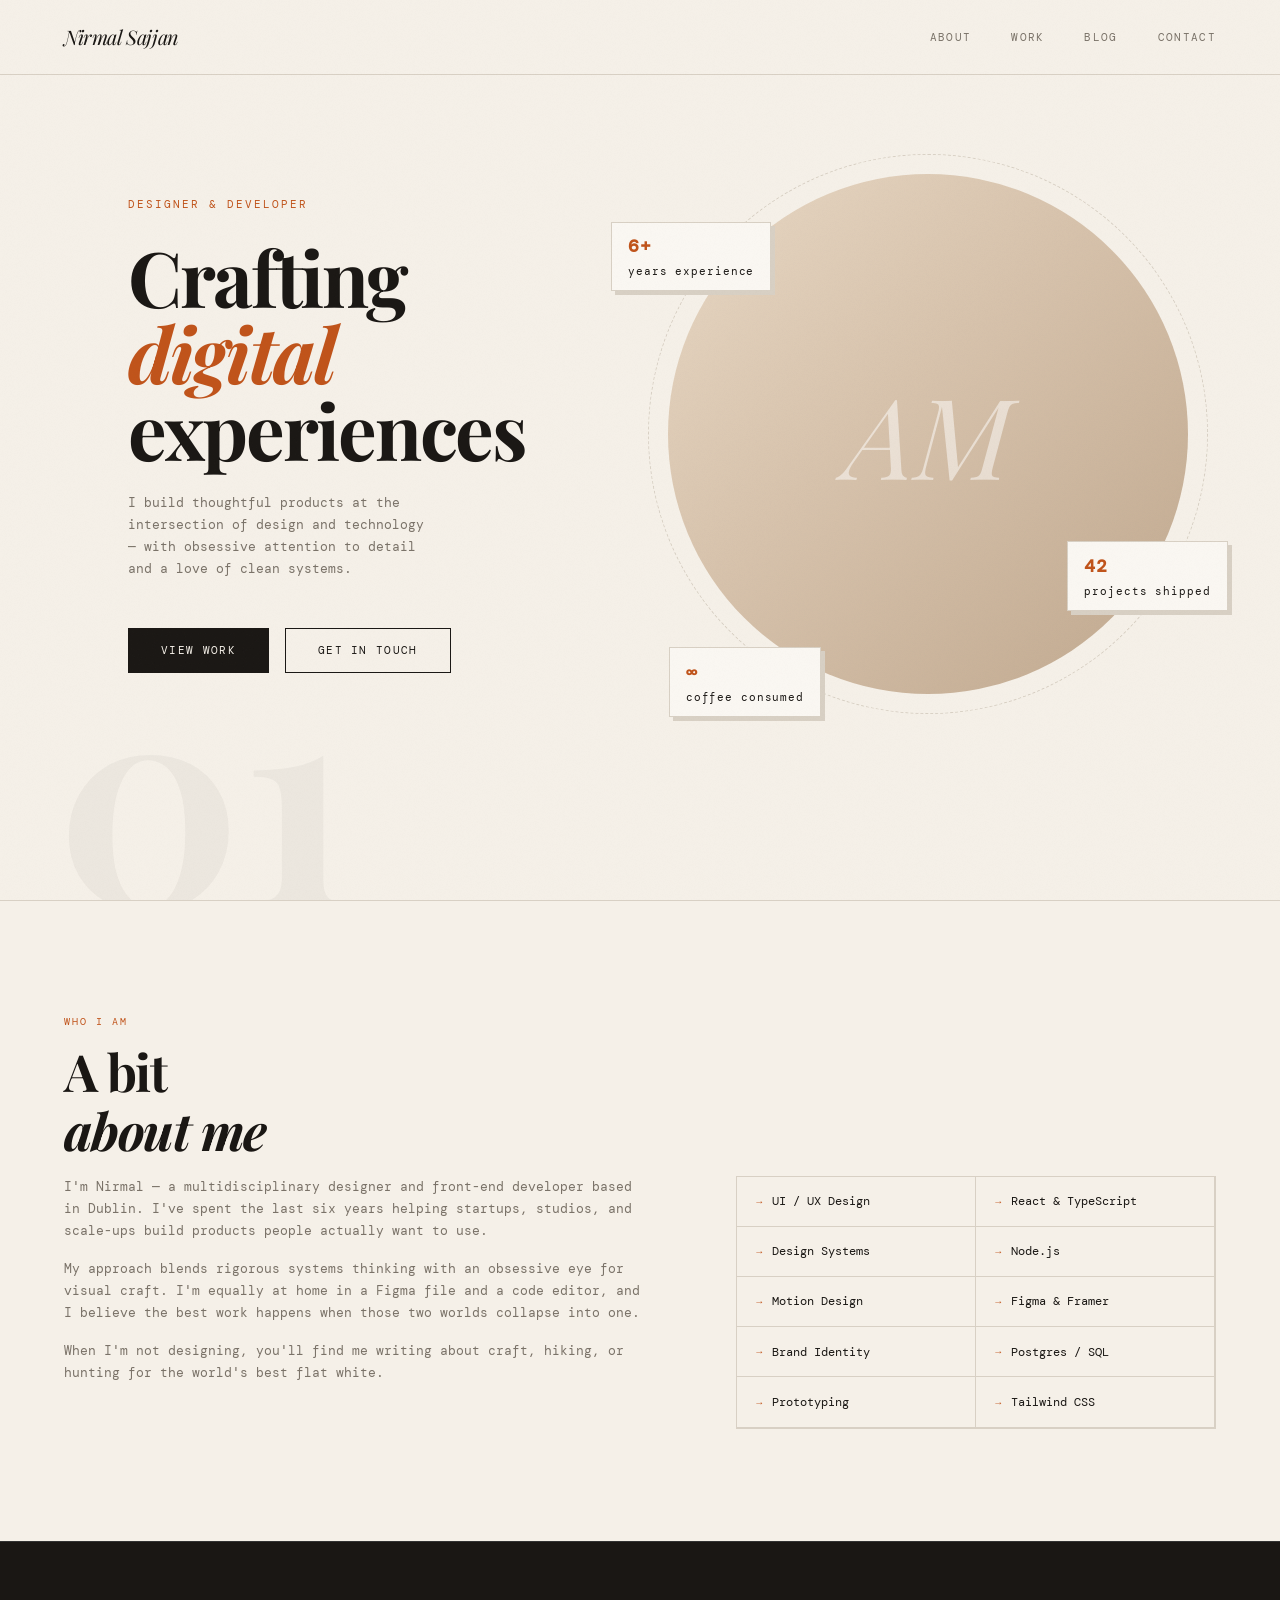
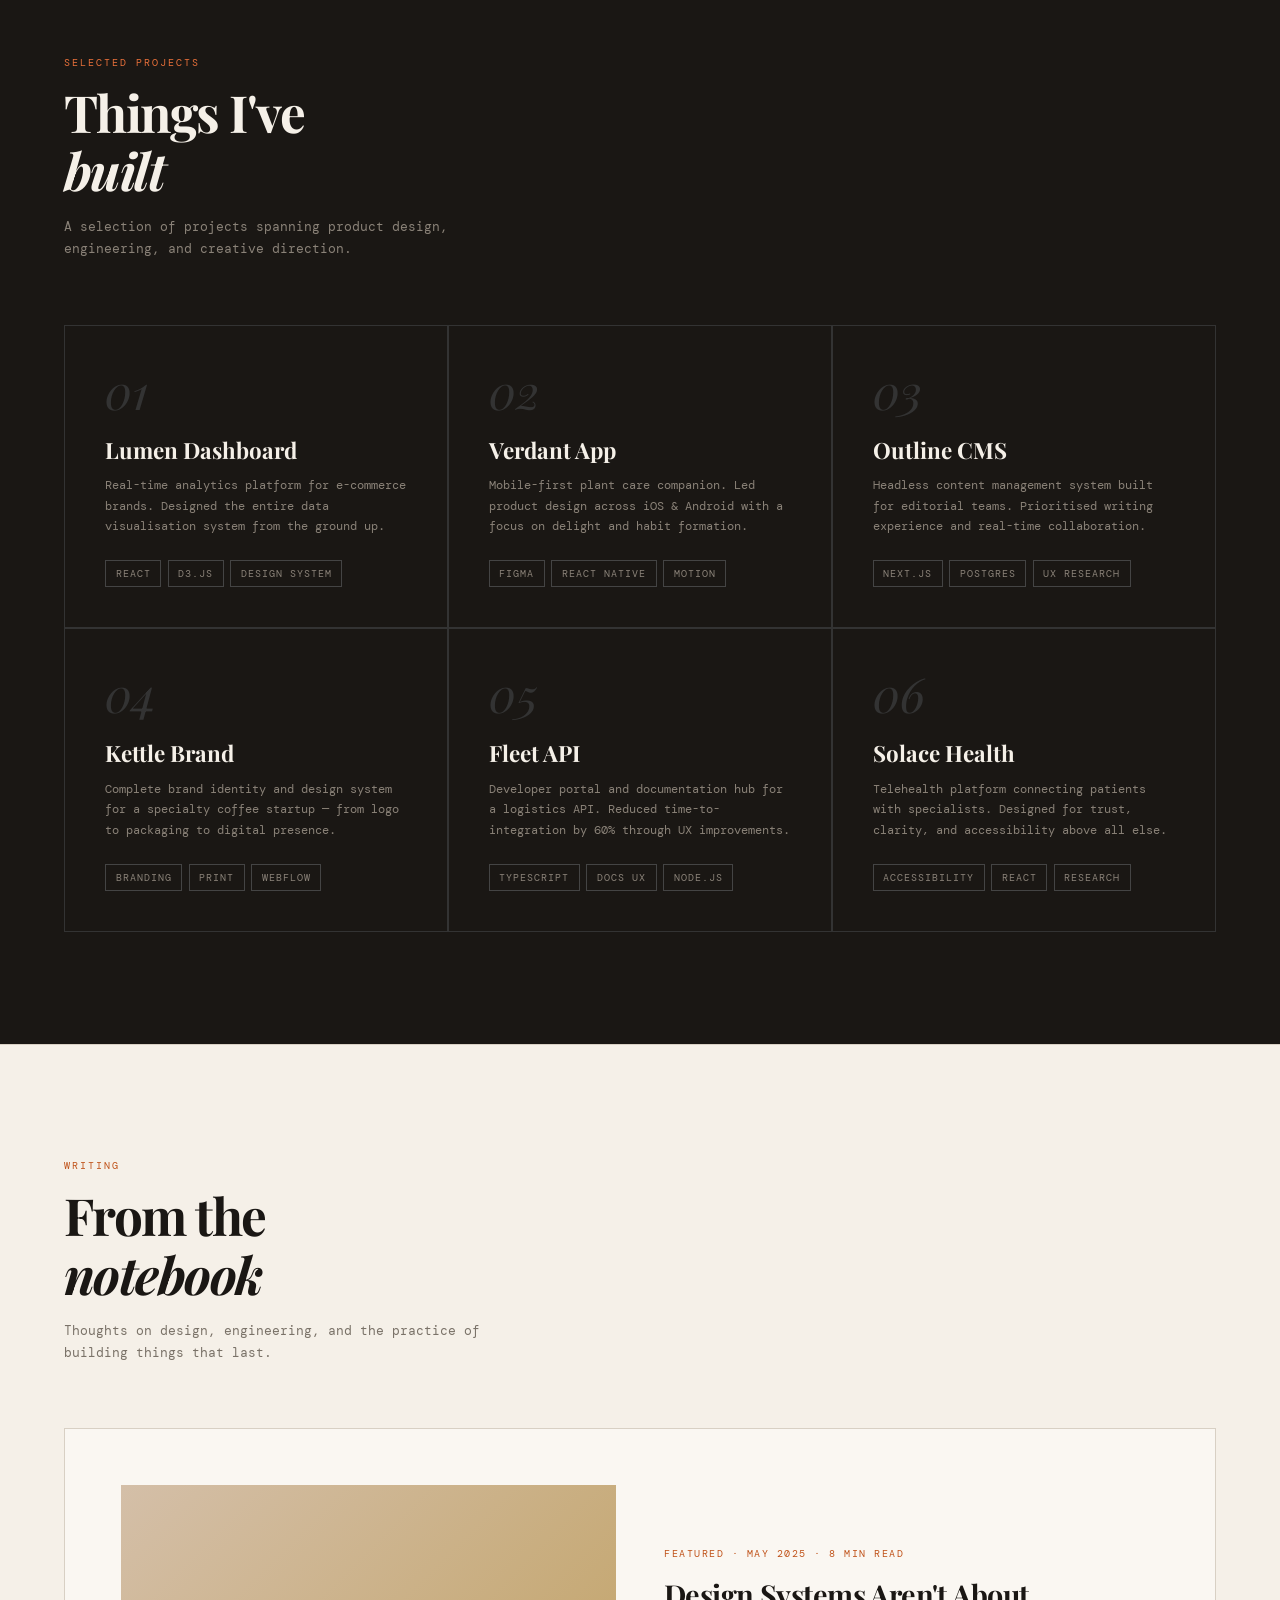
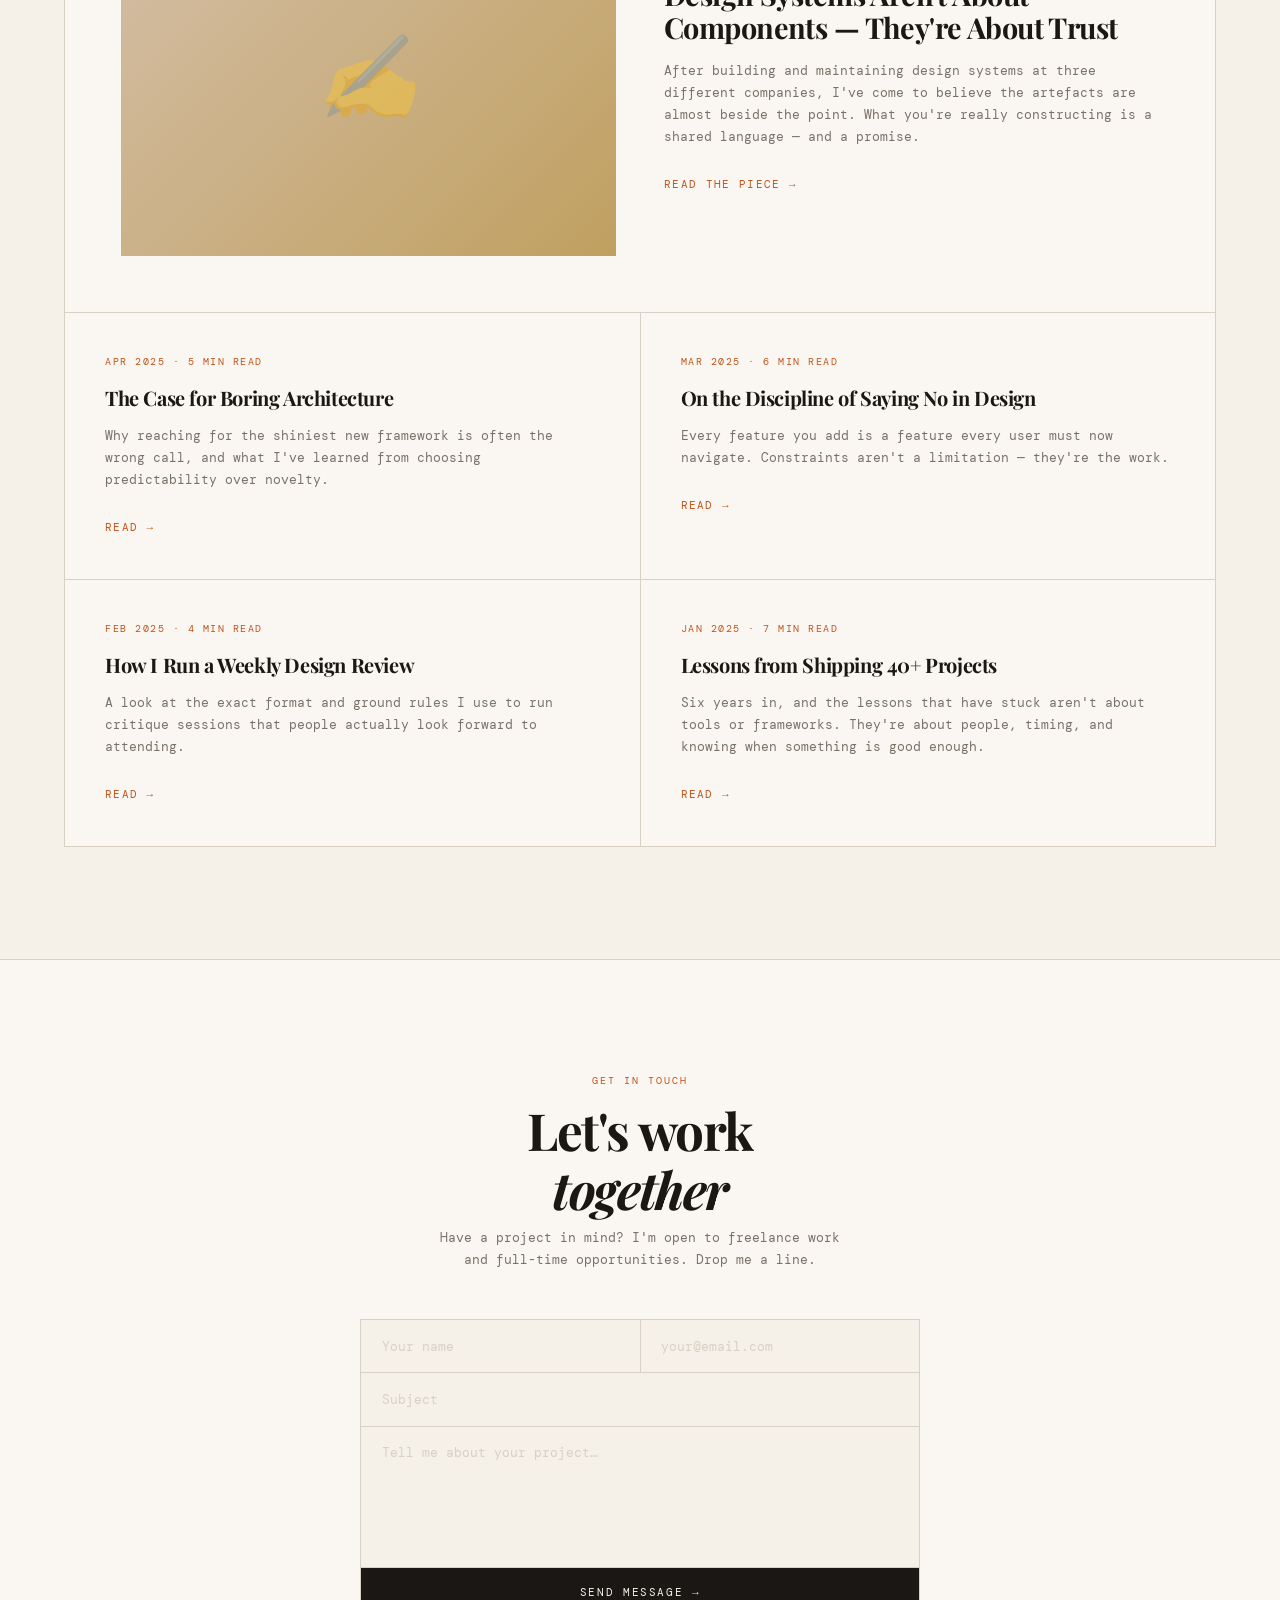
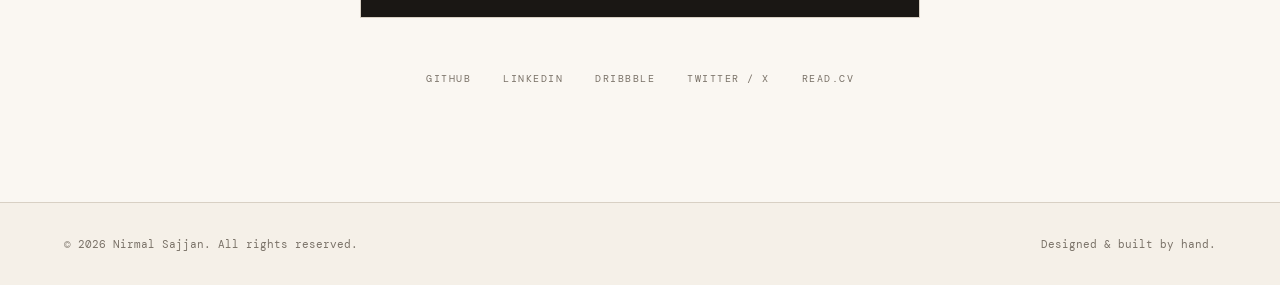
==== commit 849b0914: "Updated typo" ====
--- a/portfolio.html
+++ b/portfolio.html
@@ -571,7 +571,7 @@
 
   <!-- ── Nav ─────────────────────────────────────────────── -->
   <nav>
-    <span class="nav-logo">Nirmal Sajjanr</span>
+    <span class="nav-logo">Nirmal Sajjan</span>
     <ul class="nav-links">
       <li><a href="#about">About</a></li>
       <li><a href="#work">Work</a></li>
